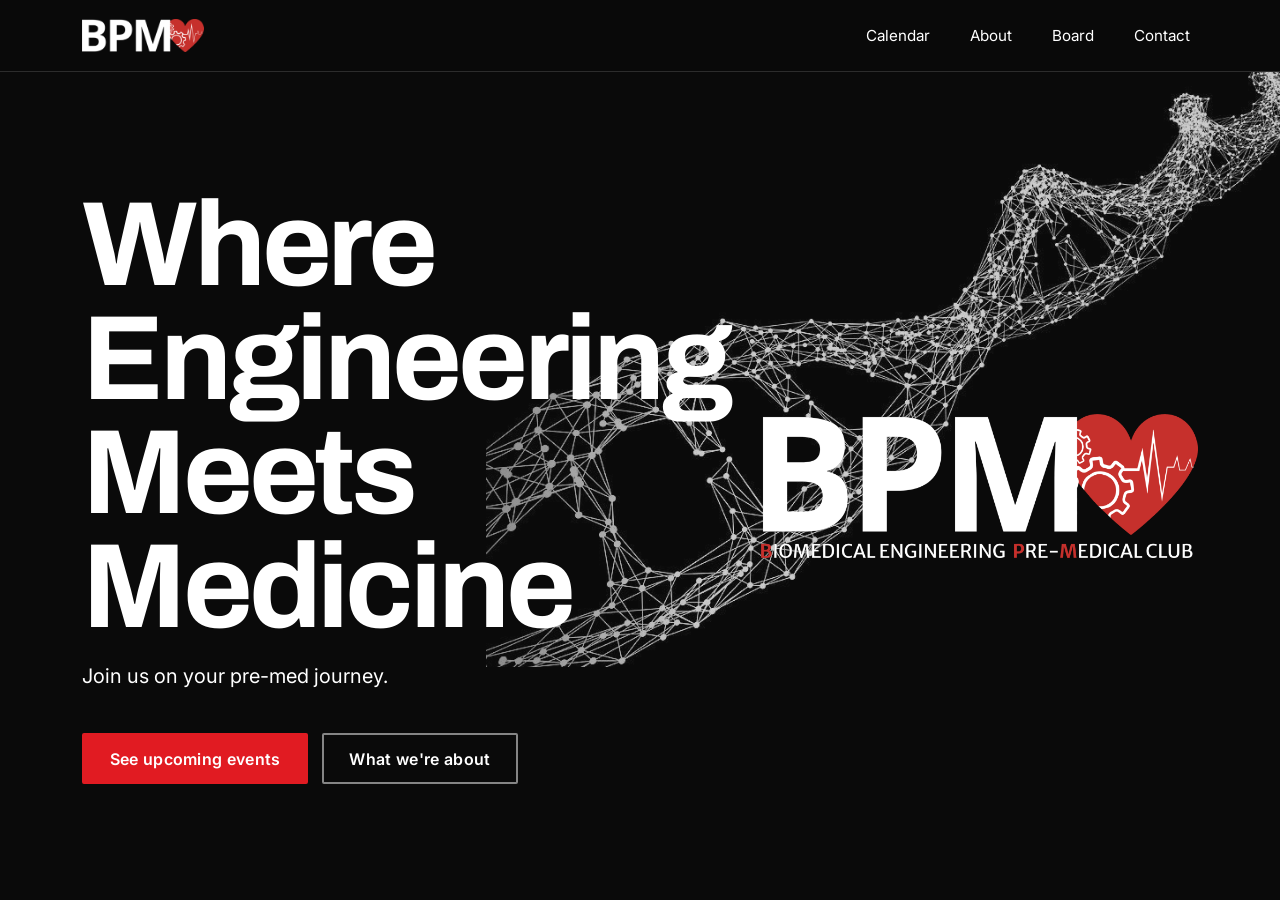
==== index.html @ 2cf4f0e0 "first draft" ====
<!DOCTYPE html>
<html lang="en">
<head>
  <meta charset="utf-8">
  <meta name="viewport" content="width=device-width, initial-scale=1">
  <title>BPM — Where Engineering Meets Medicine</title>
  <meta name="description" content="The Cal Poly Biomedical Engineering Pre-Medical Club. A community for engineering students on the pre-med path.">

  <link rel="preconnect" href="https://fonts.googleapis.com">
  <link rel="preconnect" href="https://fonts.gstatic.com" crossorigin>
  <link href="https://fonts.googleapis.com/css2?family=Archivo:wght@400;600;700;800&family=Inter:wght@400;500;600;700&display=swap" rel="stylesheet">
  <link href="https://cdn.jsdelivr.net/npm/bootstrap@5.3.3/dist/css/bootstrap.min.css" rel="stylesheet" integrity="sha384-QWTKZyjpPEjISv5WaRU9OFeRpok6YctnYmDr5pNlyT2bRjXh0JMhjY6hW+ALEwIH" crossorigin="anonymous">
  <link href="styles.css" rel="stylesheet">
</head>
<body>
  <a class="skip-link" href="#main">Skip to content</a>

  <!-- nav -->
  <nav class="navbar navbar-expand-lg bpm-nav sticky-top">
    <div class="container">
      <a class="navbar-brand" href="index.html">
        <img src="assets/logo-mark.png" alt="BPM home" width="600" height="165">
      </a>
      <button class="navbar-toggler" type="button" data-bs-toggle="collapse" data-bs-target="#nav" aria-controls="nav" aria-expanded="false" aria-label="Toggle navigation">
        <span class="navbar-toggler-icon"></span>
      </button>
      <div class="collapse navbar-collapse justify-content-end" id="nav">
        <ul class="navbar-nav gap-lg-4">
          <li class="nav-item"><a class="nav-link" href="calendar/">Calendar</a></li>
          <li class="nav-item"><a class="nav-link" href="about/">About</a></li>
          <li class="nav-item"><a class="nav-link" href="board/">Board</a></li>
          <li class="nav-item"><a class="nav-link" href="contact/">Contact</a></li>
        </ul>
      </div>
    </div>
  </nav>

  <!-- main -->
  <main id="main">
    <section class="hero dna-bg">
      <div class="container">
        <div class="row align-items-center g-5">
          <div class="col-lg-7">
            <h1 class="hero-title">Where<br>Engineering<br>Meets<br>Medicine</h1>
            <p class="hero-sub">Join us on your pre-med journey.</p>
            <div class="hero-cta">
              <a class="btn btn-bpm" href="calendar/">See upcoming events</a>
              <a class="btn btn-bpm-outline" href="about/">What we're about</a>
            </div>
          </div>

          <div class="col-lg-5 text-lg-end">
            <img class="bpm-logo" src="assets/logo.png" width="1600" height="526"
                 alt="BPM — Biomedical Engineering Pre-Medical Club">
          </div>
        </div>
      </div>
    </section>
  </main>

  <script src="https://cdn.jsdelivr.net/npm/bootstrap@5.3.3/dist/js/bootstrap.bundle.min.js" integrity="sha384-YvpcrYf0tY3lHB60NNkmXc5s9fDVZLESaAA55NDzOxhy9GkcIdslK1eN7N6jIeHz" crossorigin="anonymous"></script>
</body>
</html>
---- styles.css ----
/* ==========================================================================
   BPM — Biomedical Engineering Pre-Medical Club
   Shared stylesheet. Loaded on every page after Bootstrap 5.
   ========================================================================== */

:root {
  --bpm-black: #0a0a0a;
  --bpm-black-2: #111111;
  --bpm-red: #e11b22;
  --bpm-white: #ffffff;
  --bpm-muted: #b4b4b4;
  --bpm-line: rgba(255, 255, 255, 0.14);

  /* calendar palette */
  --cal-paper: #fdf7ee;
  --cal-head: #f1e2c8;
  --cal-grid: #cbbca6;
  --cal-ink: #1a1a1a;
  --evt-meeting: #c9c5f2;
  --evt-guest: #f6d64a;
  --evt-social: #f7a8a8;

  --nav-h: 72px;
}


/* base */

html {
  scroll-behavior: smooth;
}

body {
  background-color: var(--bpm-black);
  color: var(--bpm-white);
  font-family: "Inter", system-ui, -apple-system, "Helvetica Neue", Arial, sans-serif;
  font-size: 1rem;
  line-height: 1.65;
  -webkit-font-smoothing: antialiased;
}

h1, h2, h3, h4, .display-font {
  font-family: "Archivo", "Inter", system-ui, sans-serif;
  font-weight: 700;
  letter-spacing: -0.02em;
}

a {
  color: var(--bpm-white);
  text-decoration: none;
}

a:hover,
a:focus-visible {
  color: var(--bpm-red);
}

:focus-visible {
  outline: 2px solid var(--bpm-red);
  outline-offset: 3px;
}

/* Skip link for keyboard users. */
.skip-link {
  position: absolute;
  left: -9999px;
  top: 0;
  z-index: 2000;
  padding: 0.75rem 1.25rem;
  background: var(--bpm-red);
  color: #fff;
  font-weight: 600;
}

.skip-link:focus {
  left: 0;
  color: #fff;
}

/* nav */

.bpm-nav {
  --bs-navbar-padding-y: 0;
  min-height: var(--nav-h);
  background-color: rgba(10, 10, 10, 0.82);
  backdrop-filter: blur(10px);
  border-bottom: 1px solid var(--bpm-line);
}

.bpm-nav .navbar-brand {
  display: flex;
  align-items: center;
  padding-block: 0.5rem;
  margin-right: 0;
}

.bpm-nav .navbar-brand img {
  display: block;
  height: 2.1rem;
  width: auto;
}

.bpm-nav .nav-link {
  color: var(--bpm-white);
  font-size: 0.95rem;
  font-weight: 400;
  padding: 0.5rem 0;
  position: relative;
}

.bpm-nav .nav-link::after {
  content: "";
  position: absolute;
  left: 0;
  right: 0;
  bottom: 0;
  height: 2px;
  background: var(--bpm-red);
  transform: scaleX(0);
  transition: transform 0.2s ease;
}

.bpm-nav .nav-link:hover::after,
.bpm-nav .nav-link:focus-visible::after,
.bpm-nav .nav-link.active::after {
  transform: scaleX(1);
}

.bpm-nav .nav-link.active {
  font-weight: 600;
  color: var(--bpm-white);
}

.bpm-nav .navbar-toggler {
  border-color: var(--bpm-line);
  padding: 0.35rem 0.55rem;
}

.bpm-nav .navbar-toggler:focus {
  box-shadow: none;
}

@media (max-width: 991.98px) {
  .bpm-nav .navbar-collapse {
    padding-bottom: 1rem;
  }
}

/* DNA */

.dna-bg {
  position: relative;
  overflow: hidden;
  isolation: isolate;
  background-color: var(--bpm-black);
}

.dna-bg::before {
  content: "";
  position: absolute;
  inset: 0;
  background-image: url("assets/dna.jpg");
  background-repeat: no-repeat;
  background-position: top right;
  background-size: 62% auto;
  mix-blend-mode: screen;
  opacity: 0.8;
  -webkit-mask-image: linear-gradient(to left, #000 45%, transparent 95%);
  mask-image: linear-gradient(to left, #000 45%, transparent 95%);
  z-index: -1;
  pointer-events: none;
}

.dna-bg.dna-up::before {
  background-image: url("../assets/dna.jpg");
}

/* dimmer version */
.dna-bg.dna-flip::before {
  background-position: bottom right;
  background-size: 52% auto;
  transform: scaleX(-1);
  opacity: 0.3;
}

@media (max-width: 767.98px) {
  .dna-bg::before {
    opacity: 0.4;
    background-size: 90% auto;
  }
}

/* hero */

.hero {
  min-height: calc(100vh - var(--nav-h));
  display: flex;
  align-items: center;
  padding-block: clamp(3rem, 8vh, 6rem);
}

.hero-title {
  font-size: clamp(3.25rem, 11vw, 7.5rem);
  font-weight: 700;
  line-height: 0.95;
  letter-spacing: -0.035em;
  margin-bottom: 1rem;
  text-wrap: balance;
}

.hero-sub {
  font-size: clamp(1rem, 1.6vw, 1.25rem);
  margin-bottom: 2.5rem;
}

.hero-cta {
  display: flex;
  flex-wrap: wrap;
  gap: 0.85rem;
}

/* buttons */

.btn-bpm {
  --bs-btn-padding-x: 1.6rem;
  --bs-btn-padding-y: 0.7rem;
  background-color: var(--bpm-red);
  border: 2px solid var(--bpm-red);
  color: #fff;
  font-weight: 600;
  letter-spacing: 0.02em;
  border-radius: 2px;
  transition: background-color 0.18s ease, color 0.18s ease;
}

.btn-bpm:hover,
.btn-bpm:focus-visible {
  background-color: transparent;
  color: #fff;
}

.btn-bpm-outline {
  --bs-btn-padding-x: 1.6rem;
  --bs-btn-padding-y: 0.7rem;
  background-color: transparent;
  border: 2px solid rgba(255, 255, 255, 0.5);
  color: #fff;
  font-weight: 600;
  letter-spacing: 0.02em;
  border-radius: 2px;
  transition: border-color 0.18s ease, background-color 0.18s ease;
}

.btn-bpm-outline:hover,
.btn-bpm-outline:focus-visible {
  border-color: var(--bpm-red);
  background-color: var(--bpm-red);
  color: #fff;
}

/* logo */

.bpm-logo {
  width: 100%;
  max-width: 30rem;
  height: auto;
}

/* section heading */

.section-heading {
  display: flex;
  align-items: center;
  gap: clamp(1rem, 3vw, 2.5rem);
  margin: 0 0 2.5rem;
  font-size: clamp(2.25rem, 5.5vw, 3.75rem);
  font-weight: 700;
  letter-spacing: -0.02em;
}

.section-heading::before,
.section-heading::after {
  content: "";
  flex: 1 1 0;
  height: 4px;
  background-color: var(--bpm-red);
}

.section-heading--start {
  justify-content: flex-start;
}

.section-heading--start::before {
  display: none;
}

.section-band {
  padding-block: clamp(2.5rem, 6vw, 4.5rem);
}

.page-intro {
  color: var(--bpm-muted);
  max-width: 60ch;
}

/* prose */

.prose p {
  margin-bottom: 1.25rem;
}

.prose p:last-child {
  margin-bottom: 0;
}

.prose strong {
  font-weight: 700;
  color: var(--bpm-white);
}

.goal-block {
  border-left: 3px solid var(--bpm-red);
  padding: 1.25rem 0 1.25rem 1.5rem;
  background: linear-gradient(90deg, rgba(225, 27, 34, 0.08), transparent 60%);
}

/* board */

.board-grid {
  display: grid;
  grid-template-columns: repeat(auto-fit, minmax(min(100%, 26rem), 1fr));
  gap: clamp(1.5rem, 3vw, 2.5rem);
}

.board-card {
  display: grid;
  grid-template-columns: minmax(9rem, 12rem) 1fr;
  gap: 1.5rem;
  padding: 1.5rem;
  background-color: var(--bpm-black-2);
  border: 1px solid var(--bpm-line);
  border-radius: 4px;
  transition: border-color 0.2s ease, transform 0.2s ease;
}

.board-card:hover {
  border-color: rgba(225, 27, 34, 0.55);
  transform: translateY(-2px);
}

.board-card .board-name {
  font-size: 1.05rem;
  font-weight: 600;
  line-height: 1.3;
  margin-bottom: 0.75rem;
}

.board-card .board-role {
  display: block;
  font-size: 0.8rem;
  font-weight: 600;
  letter-spacing: 0.08em;
  text-transform: uppercase;
  color: var(--bpm-red);
  margin-bottom: 0.15rem;
}

.board-card .board-photo {
  width: 100%;
  height: auto;
  aspect-ratio: 3 / 4;
  object-fit: cover;
  border-radius: 2px;
  background-color: #1c1c1c;
}

.board-card .board-bio {
  font-size: 0.95rem;
  color: var(--bpm-muted);
  margin: 0;
}

@media (max-width: 575.98px) {
  .board-card {
    grid-template-columns: 1fr;
  }

  .board-card .board-photo {
    max-width: 14rem;
  }
}

/* calendar */

.calendar-meta {
  color: var(--bpm-muted);
  margin-bottom: 1.5rem;
}

.calendar-paper {
  background-color: var(--cal-paper);
  color: var(--cal-ink);
  border-radius: 2px;
  padding: clamp(1rem, 2.5vw, 1.75rem);
  box-shadow: 0 24px 60px rgba(0, 0, 0, 0.55);
}

.calendar-head {
  display: flex;
  flex-wrap: wrap;
  align-items: baseline;
  justify-content: space-between;
  gap: 1rem;
  margin-bottom: 1rem;
}

.calendar-month {
  font-family: "Archivo", sans-serif;
  font-weight: 800;
  font-size: clamp(1.75rem, 5vw, 3rem);
  line-height: 1;
  letter-spacing: -0.02em;
  text-transform: uppercase;
  margin: 0;
}

.calendar-month .calendar-year {
  font-weight: 400;
  color: #6f6459;
  margin-left: 0.4rem;
}

.calendar-nav {
  display: flex;
  align-items: center;
  gap: 0.4rem;
}

.calendar-btn {
  display: grid;
  place-items: center;
  min-width: 2.4rem;
  height: 2.4rem;
  padding: 0 0.6rem;
  border: 1px solid var(--cal-grid);
  border-radius: 2px;
  background-color: transparent;
  color: #4a4038;
  font: inherit;
  font-size: 0.72rem;
  font-weight: 600;
  letter-spacing: 0.08em;
  text-transform: uppercase;
  cursor: pointer;
  transition: background-color 0.15s ease, border-color 0.15s ease, color 0.15s ease;
}

.calendar-btn:hover,
.calendar-btn:focus-visible {
  background-color: var(--bpm-red);
  border-color: var(--bpm-red);
  color: #fff;
}

.calendar-btn svg {
  width: 1.1rem;
  height: 1.1rem;
}

.calendar-note {
  display: flex;
  flex-wrap: wrap;
  align-items: center;
  gap: 0.75rem;
  margin: 1rem 0 0;
  font-size: 0.9rem;
  color: #6f6459;
}

.calendar-note[hidden] {
  display: none;
}

.calendar-jump {
  padding: 0.35rem 0.85rem;
  border: 1px solid var(--cal-grid);
  border-radius: 2px;
  background-color: transparent;
  color: #4a4038;
  font: inherit;
  font-size: 0.72rem;
  font-weight: 600;
  letter-spacing: 0.06em;
  text-transform: uppercase;
  cursor: pointer;
  transition: background-color 0.15s ease, border-color 0.15s ease, color 0.15s ease;
}

.calendar-jump:hover,
.calendar-jump:focus-visible {
  background-color: var(--bpm-red);
  border-color: var(--bpm-red);
  color: #fff;
}

.calendar-scroll {
  overflow-x: auto;
  overflow-y: hidden;
  -webkit-overflow-scrolling: touch;
}

.calendar-table {
  width: 100%;
  min-width: 46rem;
  border-collapse: collapse;
  table-layout: fixed;
}

.calendar-table th {
  background-color: var(--cal-head);
  border: 1px solid var(--cal-grid);
  padding: 0.5rem 0.6rem;
  font-size: 0.68rem;
  font-weight: 600;
  letter-spacing: 0.1em;
  text-transform: uppercase;
  text-align: left;
  color: #4a4038;
}

.calendar-table td {
  border: 1px solid var(--cal-grid);
  height: 6.5rem;
  vertical-align: top;
  padding: 0.4rem 0.5rem;
}

.calendar-table td.is-empty {
  background-color: rgba(0, 0, 0, 0.025);
}

.calendar-day {
  display: block;
  font-size: 0.75rem;
  font-weight: 600;
  color: #6f6459;
  margin-bottom: 0.35rem;
}

.event {
  display: block;
  width: 100%;
  border: 1px solid rgba(0, 0, 0, 0.35);
  border-radius: 999px;
  padding: 0.2rem 0.5rem;
  margin-bottom: 0.3rem;
  font-size: 0.62rem;
  font-weight: 600;
  letter-spacing: 0.02em;
  text-transform: uppercase;
  text-align: center;
  color: #1a1a1a;
  line-height: 1.25;
}

.event--meeting { background-color: var(--evt-meeting); }
.event--guest   { background-color: var(--evt-guest); }
.event--social  { background-color: var(--evt-social); }

.event-time {
  display: block;
  font-weight: 500;
  opacity: 0.8;
}

/* Events carrying a "url" render as links. */
a.event:hover,
a.event:focus-visible {
  color: #1a1a1a;
  border-color: var(--bpm-red);
  box-shadow: 0 0 0 2px rgba(225, 27, 34, 0.35);
}

.calendar-legend {
  display: flex;
  flex-wrap: wrap;
  gap: 0.5rem 1.25rem;
  justify-content: flex-end;
  margin: 1rem 0 0;
  padding: 0.75rem 1rem;
  border: 1px solid var(--cal-grid);
  border-radius: 2px;
  list-style: none;
}

.calendar-legend li {
  display: flex;
  align-items: center;
  gap: 0.5rem;
  font-size: 0.7rem;
  font-weight: 600;
  letter-spacing: 0.08em;
  text-transform: uppercase;
  color: #4a4038;
}

.calendar-legend .swatch {
  width: 1.6rem;
  height: 0.85rem;
  border: 1px solid rgba(0, 0, 0, 0.35);
  border-radius: 999px;
  flex: none;
}

/* contact */

.contact-list {
  list-style: none;
  padding: 0;
  margin: 0;
  display: grid;
  gap: 1.75rem;
}

.contact-item .contact-role {
  display: block;
  font-size: 0.75rem;
  font-weight: 600;
  letter-spacing: 0.1em;
  text-transform: uppercase;
  color: var(--bpm-red);
  margin-bottom: 0.2rem;
}

.contact-item .contact-name {
  font-family: "Archivo", sans-serif;
  font-size: 1.15rem;
  font-weight: 600;
  margin-bottom: 0.15rem;
}

.contact-item a {
  color: var(--bpm-muted);
  border-bottom: 1px solid transparent;
}

.contact-item a:hover,
.contact-item a:focus-visible {
  color: var(--bpm-white);
  border-bottom-color: var(--bpm-red);
}

.social-links {
  display: grid;
  gap: 1rem;
  list-style: none;
  padding: 0;
  margin: 0;
}

.social-link {
  display: flex;
  align-items: center;
  gap: 0.85rem;
  padding: 1rem 1.25rem;
  border: 1px solid var(--bpm-line);
  border-radius: 4px;
  background-color: rgba(17, 17, 17, 0.75);
  font-weight: 600;
  transition: border-color 0.2s ease, background-color 0.2s ease;
}

.social-link:hover,
.social-link:focus-visible {
  border-color: var(--bpm-red);
  background-color: rgba(225, 27, 34, 0.1);
  color: var(--bpm-white);
}

.social-link svg {
  width: 1.4rem;
  height: 1.4rem;
  flex: none;
}

.social-link .social-handle {
  display: block;
  font-size: 0.82rem;
  font-weight: 400;
  color: var(--bpm-muted);
}

/* utilities */

.text-muted-bpm {
  color: var(--bpm-muted) !important;
}

@media (prefers-reduced-motion: reduce) {
  html {
    scroll-behavior: auto;
  }

  *,
  *::before,
  *::after {
    transition-duration: 0.01ms !important;
    animation-duration: 0.01ms !important;
  }
}
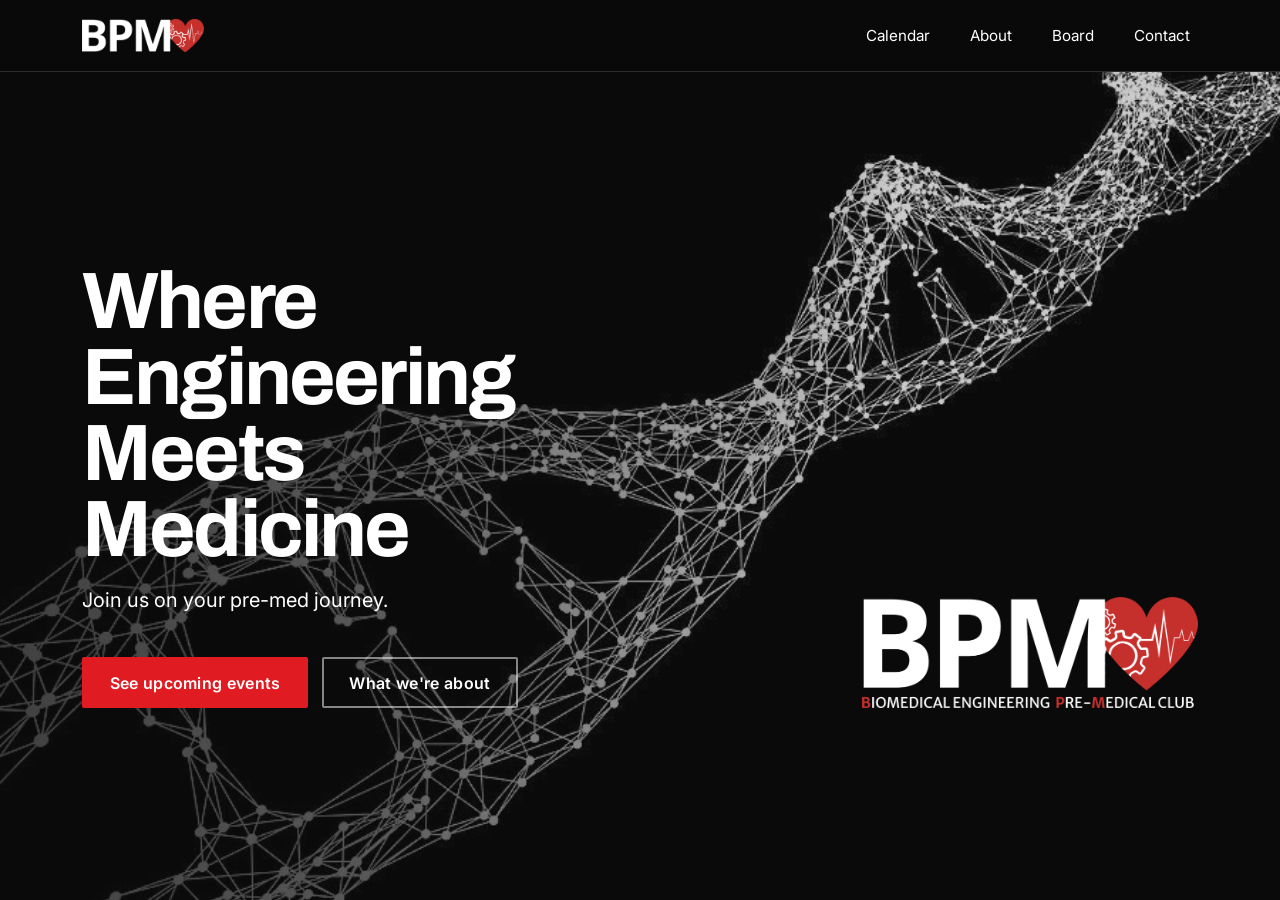
==== commit 17d3c7ea: "update nav links and make the hero title and logo smaller" ====
--- a/index.html
+++ b/index.html
@@ -18,7 +18,7 @@
   <!-- nav -->
   <nav class="navbar navbar-expand-lg bpm-nav sticky-top">
     <div class="container">
-      <a class="navbar-brand" href="index.html">
+      <a class="navbar-brand" href="/">
         <img src="assets/logo-mark.png" alt="BPM home" width="600" height="165">
       </a>
       <button class="navbar-toggler" type="button" data-bs-toggle="collapse" data-bs-target="#nav" aria-controls="nav" aria-expanded="false" aria-label="Toggle navigation">
@@ -26,10 +26,10 @@
       </button>
       <div class="collapse navbar-collapse justify-content-end" id="nav">
         <ul class="navbar-nav gap-lg-4">
-          <li class="nav-item"><a class="nav-link" href="calendar/">Calendar</a></li>
-          <li class="nav-item"><a class="nav-link" href="about/">About</a></li>
-          <li class="nav-item"><a class="nav-link" href="board/">Board</a></li>
-          <li class="nav-item"><a class="nav-link" href="contact/">Contact</a></li>
+          <li class="nav-item"><a class="nav-link" href="calendar">Calendar</a></li>
+          <li class="nav-item"><a class="nav-link" href="about">About</a></li>
+          <li class="nav-item"><a class="nav-link" href="board">Board</a></li>
+          <li class="nav-item"><a class="nav-link" href="contact">Contact</a></li>
         </ul>
       </div>
     </div>
@@ -44,12 +44,12 @@
             <h1 class="hero-title">Where<br>Engineering<br>Meets<br>Medicine</h1>
             <p class="hero-sub">Join us on your pre-med journey.</p>
             <div class="hero-cta">
-              <a class="btn btn-bpm" href="calendar/">See upcoming events</a>
-              <a class="btn btn-bpm-outline" href="about/">What we're about</a>
+              <a class="btn btn-bpm" href="calendar">See upcoming events</a>
+              <a class="btn btn-bpm-outline" href="about">What we're about</a>
             </div>
           </div>
 
-          <div class="col-lg-5 text-lg-end">
+          <div class="col-lg-5 text-lg-end align-self-lg-end">
             <img class="bpm-logo" src="assets/logo.png" width="1600" height="526"
                  alt="BPM — Biomedical Engineering Pre-Medical Club">
           </div>
--- a/styles.css
+++ b/styles.css
@@ -199,8 +199,16 @@
   padding-block: clamp(3rem, 8vh, 6rem);
 }
 
+/* strand runs the full width instead of stopping mid-page */
+.hero.dna-bg::before {
+  background-position: center right;
+  background-size: cover;
+  -webkit-mask-image: linear-gradient(to left, #000 30%, rgba(0, 0, 0, 0.4) 72%, rgba(0, 0, 0, 0.28) 100%);
+  mask-image: linear-gradient(to left, #000 30%, rgba(0, 0, 0, 0.4) 72%, rgba(0, 0, 0, 0.28) 100%);
+}
+
 .hero-title {
-  font-size: clamp(3.25rem, 11vw, 7.5rem);
+  font-size: clamp(2.15rem, 7.3vw, 5rem);
   font-weight: 700;
   line-height: 0.95;
   letter-spacing: -0.035em;
@@ -262,7 +270,7 @@
 
 .bpm-logo {
   width: 100%;
-  max-width: 30rem;
+  max-width: 21rem;
   height: auto;
 }
 
